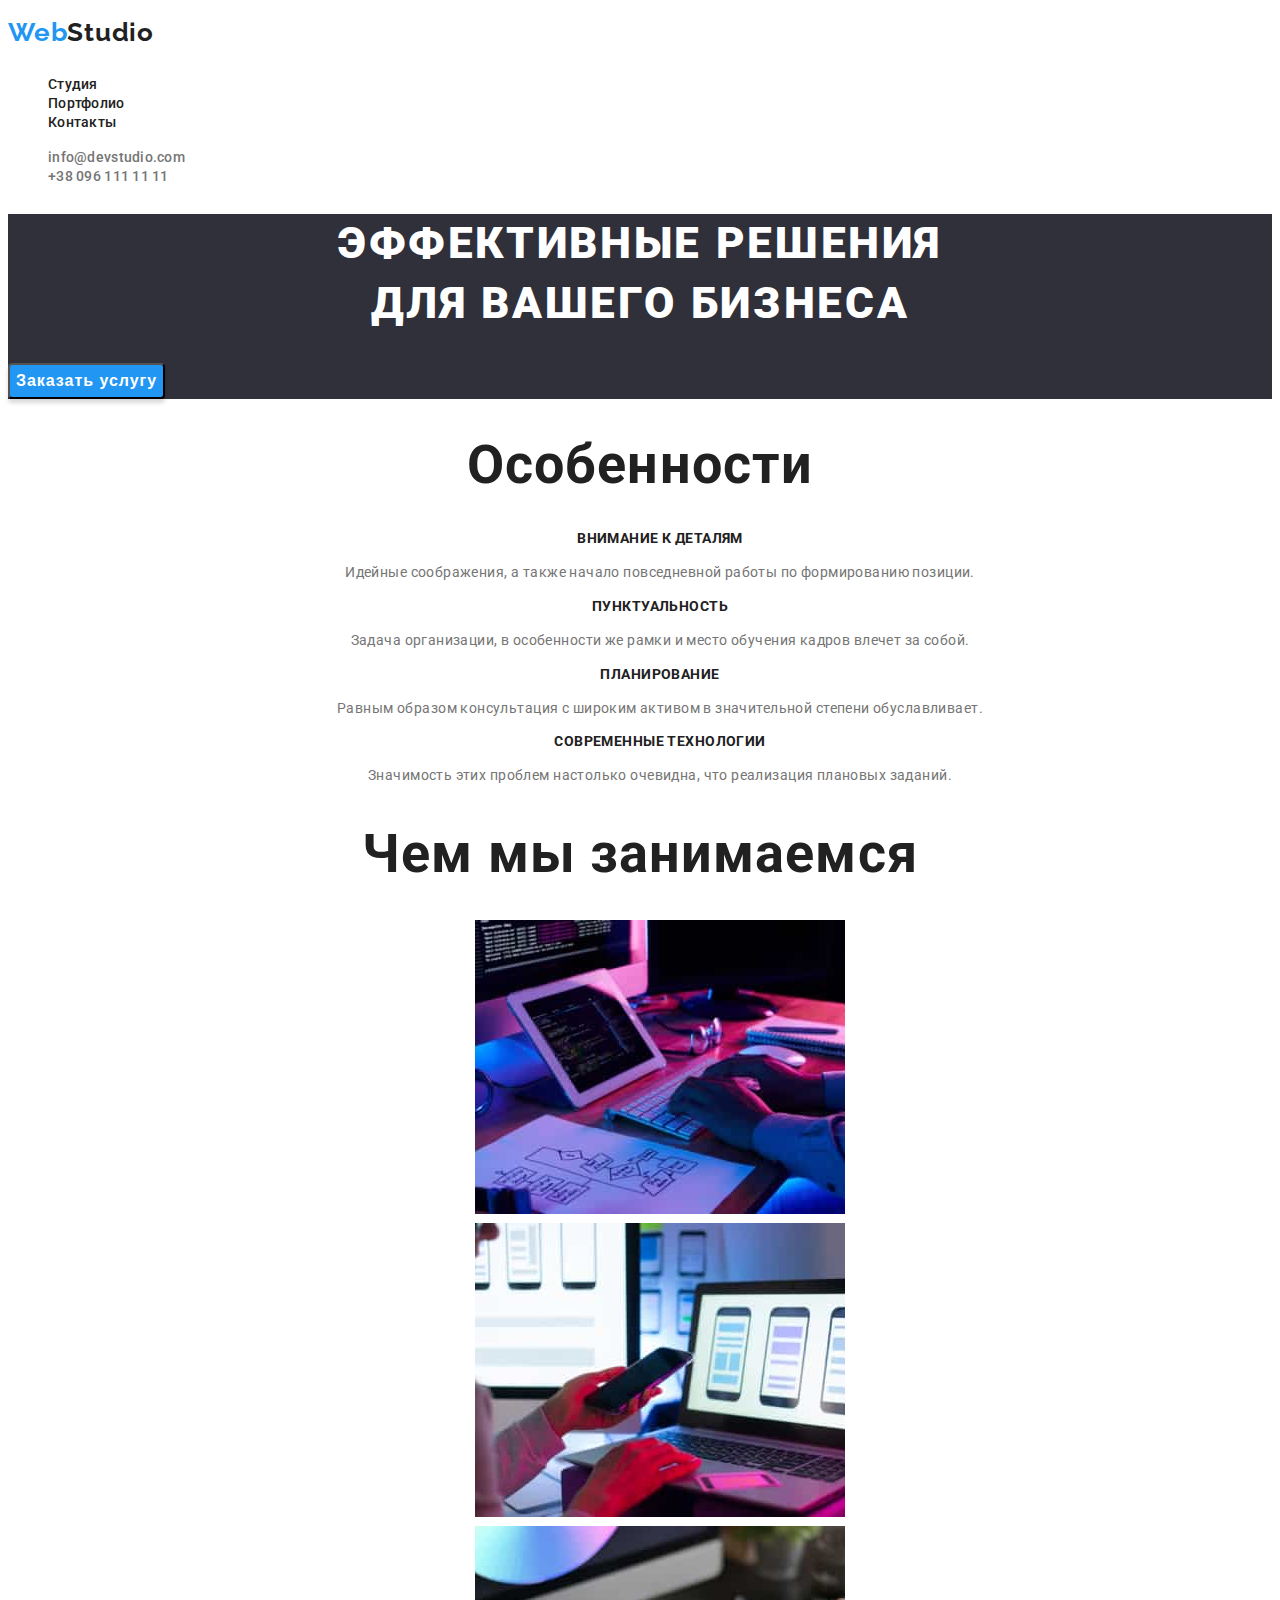
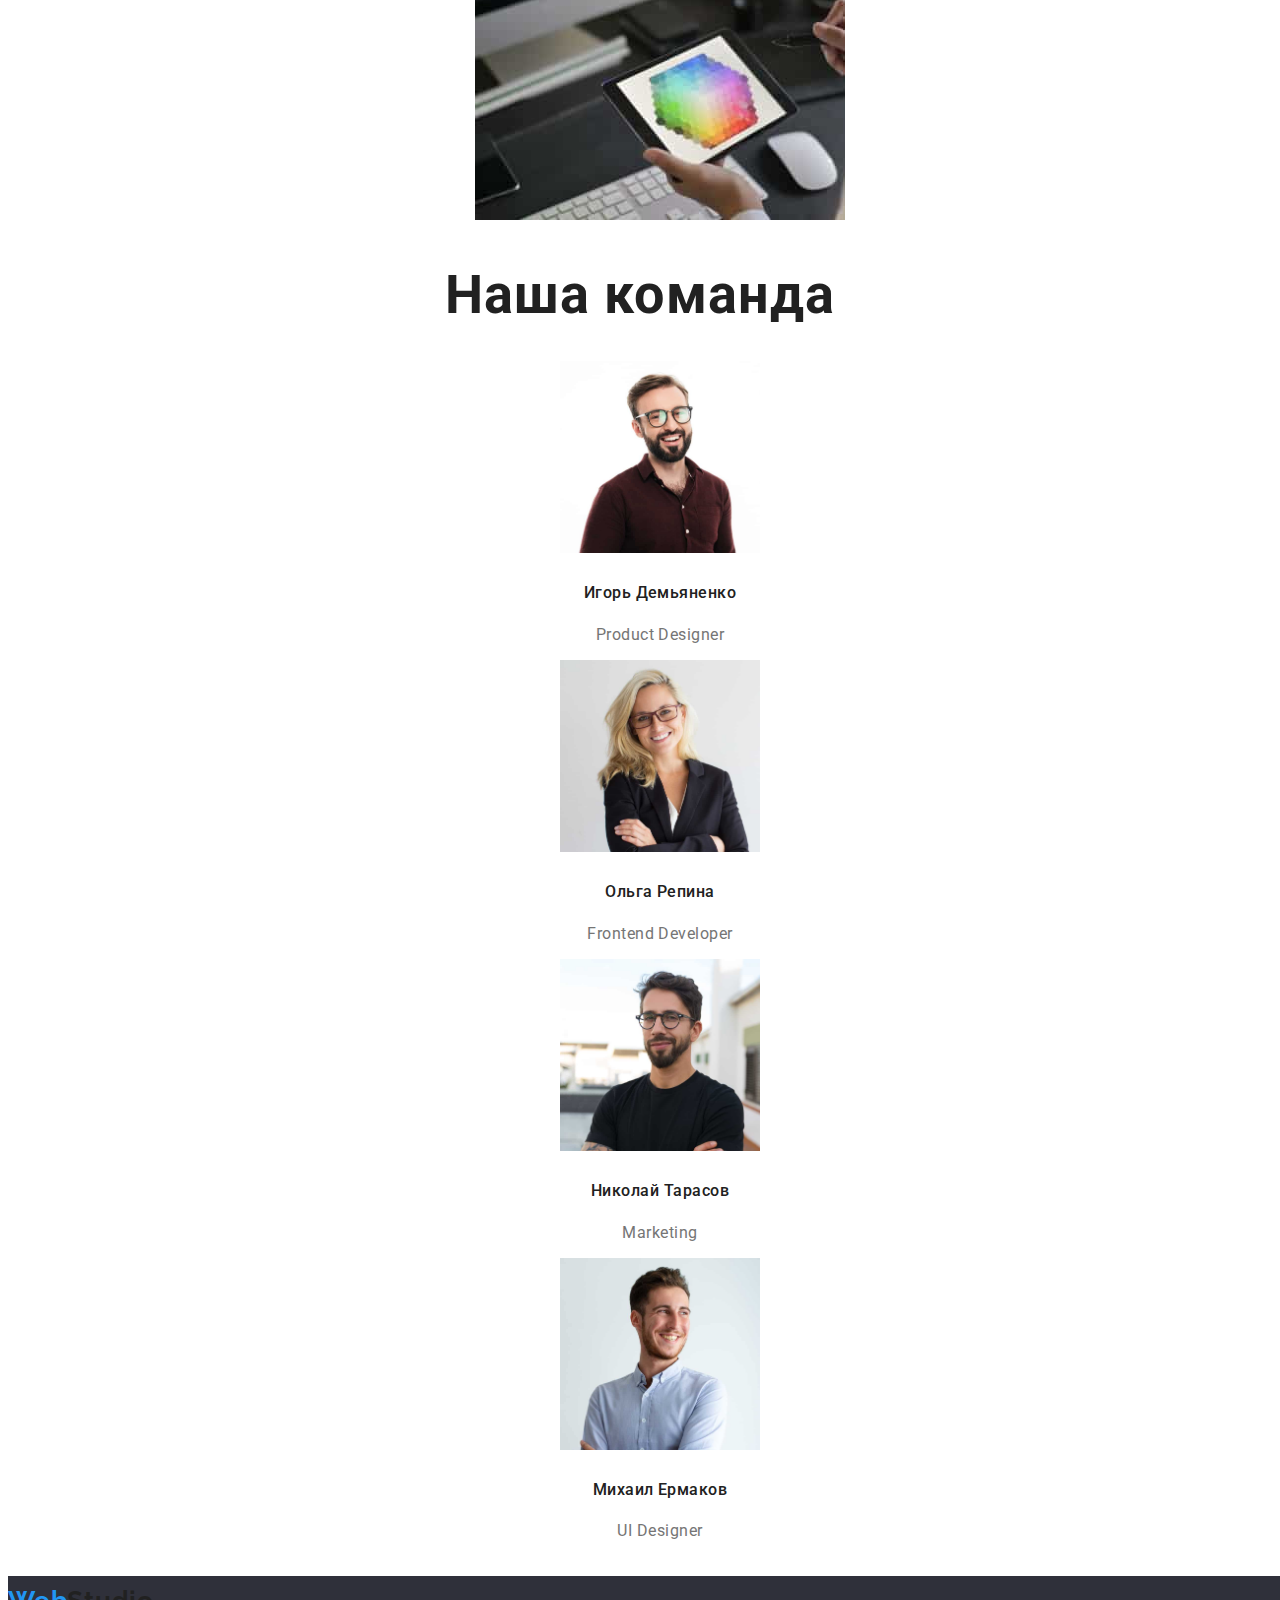
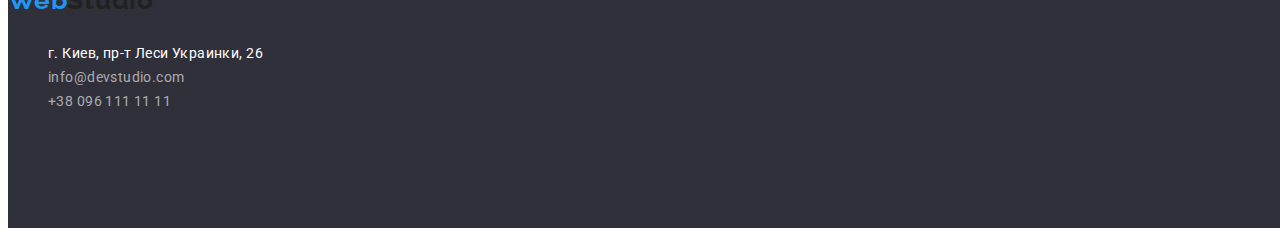
==== index.html @ b44f56f1 "скопировал данные 2го дз" ====
<!DOCTYPE html>
<html lang="ru">
<head>
    <meta charset="UTF-8">
    <meta http-equiv="X-UA-Compatible" content="IE=edge">
    <title>MainPage</title>
    <link href="https://fonts.googleapis.com/css2?family=Raleway:wght@700&family=Roboto:wght@400;500;700;900&display=swap"
        rel="stylesheet">
<link rel="stylesheet" href="./css/styles.css">
</head>
<body>
        <header class="header">
            <nav class="header-navigation">
                <a href="./index.html" class="header-logo"> <span class="web"> Web</span>Studio</a>        
                    <ul class="header-list list">
                        <li class="header-item"><a href="" class="header-link link">Студия</a></li>
                        <li class="header-item"><a href="./portfolio.html" class="header-link link">Портфолио</a></li>
                        <li class="header-item"><a href="" class="header-link link">Контакты</a></li>
                    </ul>
                
                    <ul class="header-contacts list">
                        <li class="header-mail"><a href="mailto:info@devstudio.com" class="contacts-link link">info@devstudio.com</a></li>
                        <li class="header-tel"><a href="tel:+380961111111" class="contacts-link link">+38 096 111 11 11</a></li>
                    </ul>
            </nav>
        </header>  

<!-- hero -->
    <section class="hero">
        <h1 class="hero-title">Эффективные решения <br> для вашего бизнеса</h1>
        <button class="hero-button btn"   type="button">Заказать услугу</button>
    </section>
<!-- особенности -->
     <section class="section"> 
         <h2 class="section-title">Особенности</h2>
         <ul class="list">
             <li>
                 <h3 class="features">Внимание к деталям</h3>
                 <p class="features-text">Идейные соображения, а также начало повседневной работы по формированию позиции.</p>
             </li>
             <li>
                 <h3 class="features">Пунктуальность</h3>
                 <p class="features-text">Задача организации, в особенности же рамки и место обучения кадров влечет за собой.</p>
             </li>
             <li>
                 <h3 class="features">Планирование</h3>
                 <p class="features-text">Равным образом консультация с широким активом в значительной степени обуславливает.</p>
             </li>
             <li>
                 <h3 class="features">Современные технологии</h3>
                 <p class="features-text">Значимость этих проблем настолько очевидна, что реализация плановых заданий.</p>   
             </li>
         </ul>
     </section>  
<!--чем мы занимаемся-->
     <section class="section">
         <h2 class="section-title">Чем мы занимаемся</h2>
         <ul class="list">
             <li>
                 <img src="./img/box1.jpg" alt="программирует" width="370">
             </li>
             <li>
                 <img src="./img/box2.jpg" alt="выбирает дизайн" width="370">
             </li>
             <li>  
                 <img src="./img/box3.jpg" alt="выбирает цвет дизайна" width="370">
             </li>
         </ul>
     </section>
<!-- наша команда -->
     <section class="section">
         <h2 class="section-title">Наша команда</h2>
         <ul class="list">
             <li class="link">
                 <img src="./img/img.jpg" alt="Игорь Демьяненко" width="200" >  
                 <h3 class="team-title">Игорь Демьяненко</h3>
                 <p class="team-title-text">Product Designer</p>
             </li>
             <li class="link">
                 <img src="./img/img(1).jpg" alt="Ольга Репина" width="200" >
                <h3 class="team-title">Ольга Репина</h3>
                <p class="team-title-text">Frontend Developer</p>
             </li>
             <li class="link">
                 <img src="./img/img(3).jpg" alt="Николай Тарасов" width="200" >
                <h3 class="team-title">Николай Тарасов</h3>
                <p class="team-title-text">Marketing</p>
             </li>
             <li class="link">
                 <img src="./img/img(2).jpg" alt="Михаил Ермаков" width="200" >
                <h3 class="team-title">Михаил Ермаков</h3>
                <p class="team-title-text">UI Designer</p>
             </li>
         </ul>
     </section>
<!-- футер -->
     <footer class="contacts">
        <a href="./index.html" class="header-logo"> <span class="web"> Web</span>Studio</a>
        <address>
            <ul class="list">
                <li><a href="https://goo.gl/maps/BZMUuMHQZKigxvKQ9" class="link contacts-adress">г. Киев, пр-т Леси Украинки, 26</a></li>
                <li><a href="mailto:info@devstudio.com" class="link contacts-mail">info@devstudio.com</a></li>
                <li><a href="tel:+380961111111" class="link contacts-tel">+38 096 111 11 11</a></li>
            </ul>
        </address>
     </footer>
</body>
</html>
---- css/styles.css ----
:root {
  --main-text-color: #757575;
  --title-text-color: #212121;
  --accent-color: #2196f3;
}

body {
  background-color: #ffffff;
  color: #212121;
  font-family: Roboto, sans-serif;
}

.section {
  font-weight: bold;
  font-size: 36px;
  line-height: 42px;
  text-align: center;
  letter-spacing: 0.03em;
  color: var(--title-text-color);
}

/* header */
.header-logo {
  font-family: Raleway;
  font-style: normal;
  font-weight: bold;
  font-size: 26px;
  line-height: 1.91;
  letter-spacing: 0.03em;
  color: var(--title-text-color);
  text-decoration: none;
}

.web {
  font-family: Raleway;
  font-style: normal;
  font-weight: bold;
  font-size: 26px;
  line-height: 1.91;
  letter-spacing: 0.03em;
  color: var(--accent-color);
  text-decoration: none;
}

.list {
  list-style-type: none;
}

.link {
  text-decoration: none;
}

.header-link {
  font-weight: 500;
  font-size: 14px;
  line-height: 1.14;
  letter-spacing: 0.02em;
  color: var(--title-text-color);
}
.header-link:hover,
.header-link:focus {
  color: var(--accent-color);
}

.contacts-link {
  font-weight: 500;
  font-size: 14px;
  line-height: 1.14;
  letter-spacing: 0.02em;
  color: var(--main-text-color);
}
.contacts-link:hover,
.contacts-link:focus {
  color: var(--accent-color);
}

/* hero */
.hero {
  background-color: #2f303a;
}
.hero-title {
  font-weight: 900;
  font-size: 44px;
  line-height: 1.36;
  text-align: center;
  letter-spacing: 0.06em;
  text-transform: uppercase;
  color: #ffffff;
}

.hero-button {
  background: #2196f3;
  box-shadow: 0px 4px 4px rgba(0, 0, 0, 0.15);
  border-radius: 4px;
  color: #ffffff;
  font-weight: bold;
  font-size: 16px;
  line-height: 1.87;
  display: flex;
  align-items: center;
  text-align: center;
  letter-spacing: 0.06em;
}

.btn {
  background: #2196f3;
  box-shadow: 0px 4px 4px rgba(0, 0, 0, 0.15);
  border-radius: 4px;
}

/* особенности */

.features {
  font-weight: bold;
  font-size: 14px;
  line-height: 1.14;
  letter-spacing: 0.03em;
  color: var(--title-text-color);
  text-transform: uppercase;
}

.features-text {
  font-weight: normal;
  font-size: 14px;
  line-height: 1.71;
  letter-spacing: 0.03em;
  color: var(--main-text-color);
}

/* наша команда */

.team-title {
  font-weight: 500;
  font-size: 16px;
  line-height: 1.9;
  text-align: center;
  letter-spacing: 0.03em;
  color: var(--title-text-color);
}

.team-title-text {
  font-weight: normal;
  font-size: 16px;
  line-height: 19px;
  text-align: center;
  letter-spacing: 0.03em;
  color: var(--main-text-color);
}
/* футер */

.contacts {
  width: 1600px;
  height: 252px;
  left: 0px;
  top: 2097px;
  background: #2f303a;
}

.contacts-adress {
  font-size: 14px;
  line-height: 1.71;
  letter-spacing: 0.03em;
  color: #ffffff;
  font-style: normal;
}

.contacts-mail,
.contacts-tel {
  font-size: 14px;
  line-height: 1.71;
  letter-spacing: 0.03em;
  color: rgba(255, 255, 255, 0.6);
  font-style: normal;
}

/* фильтры */
.filtr-button {
  background: #f5f4fa;
  border-radius: 4px;
  font-weight: 500;
  font-size: 16px;
  line-height: 1.62;
  text-align: center;
  letter-spacing: 0.03em;
  color: var(--title-text-color);
}

.filtr-button:hover {
  background: #2196f3;
  box-shadow: 0px 4px 4px rgba(0, 0, 0, 0.15);
  border-radius: 4px;
  color: #ffffff;
  font-weight: 500;
  font-size: 16px;
  line-height: 1.62;
  text-align: center;
  letter-spacing: 0.03em;
}

/* портфолио */
.example-title {
  font-weight: bold;
  font-size: 18px;
  line-height: 2;
  letter-spacing: 0.06em;
  color: var(--title-text-color);
}

.example-title-text {
  font-size: 16px;
  line-height: 1.87;
  letter-spacing: 0.03em;
  color: var(--main-text-color);
}
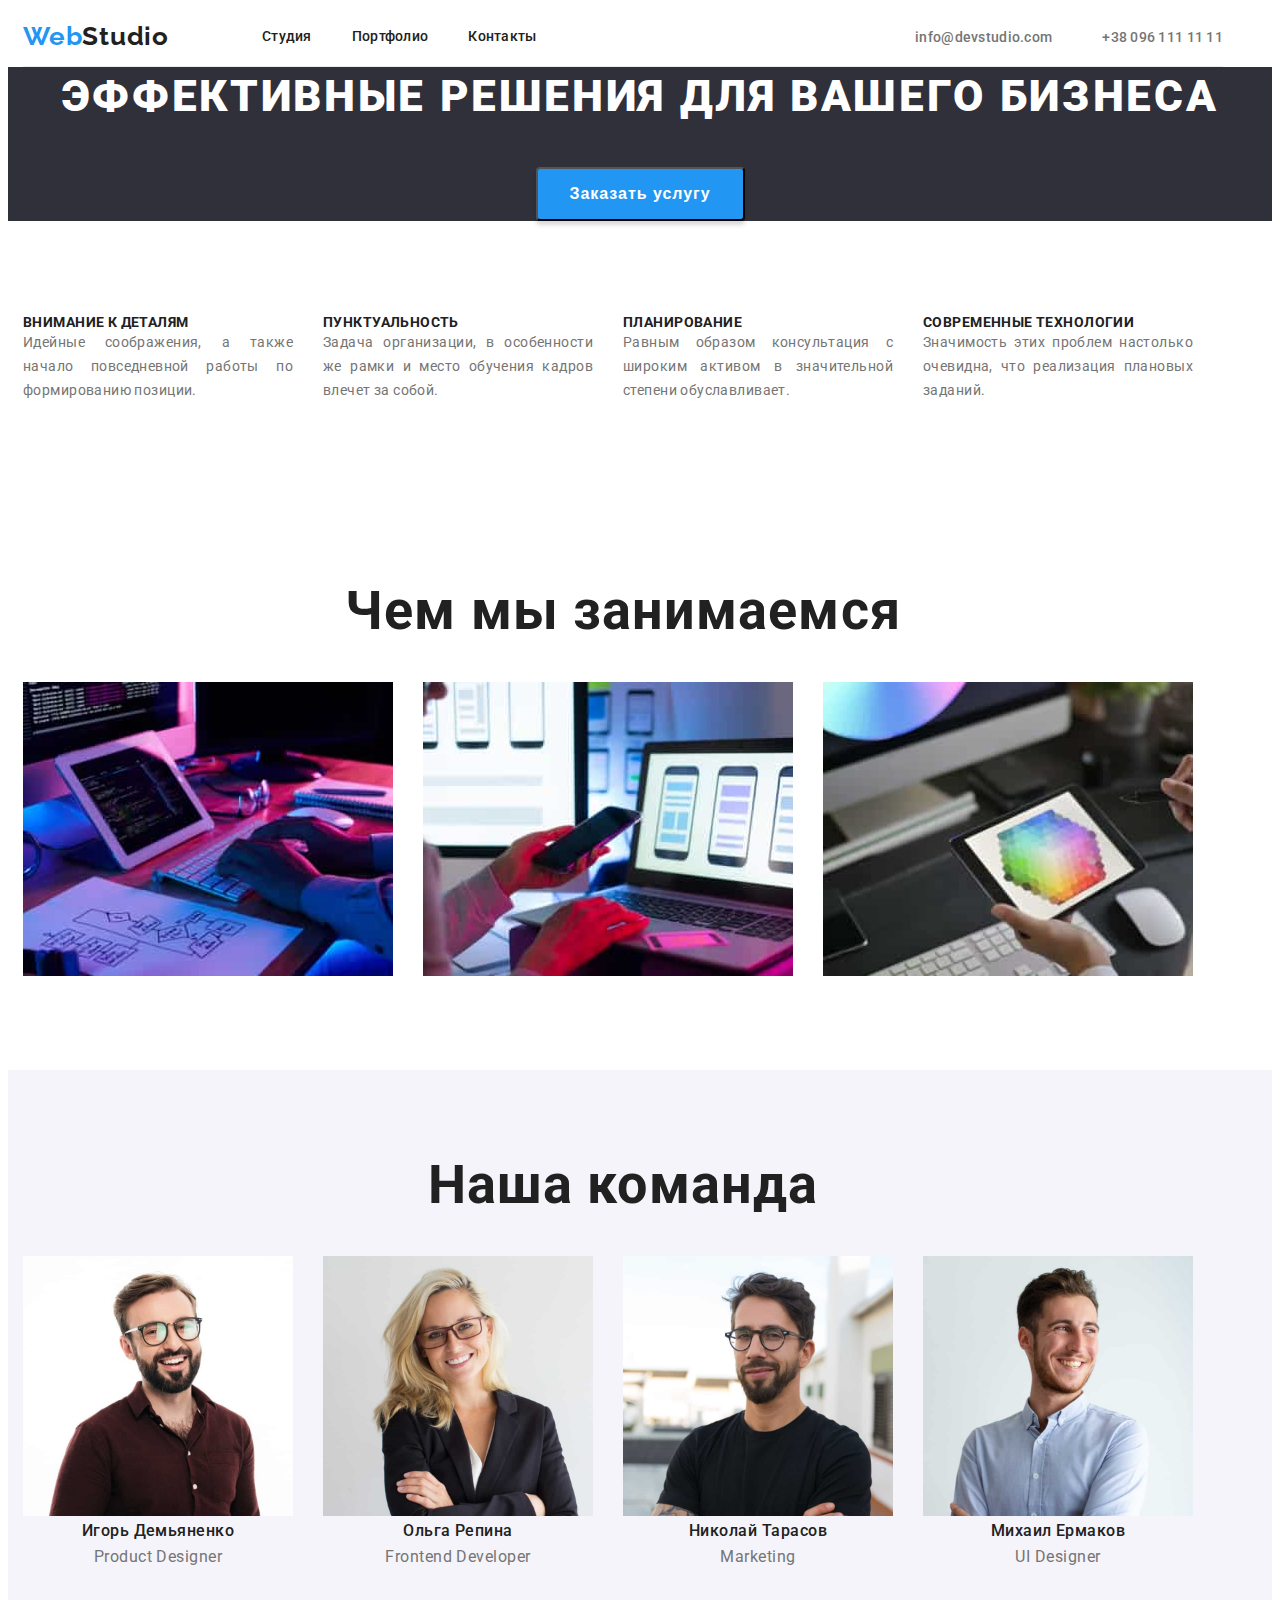
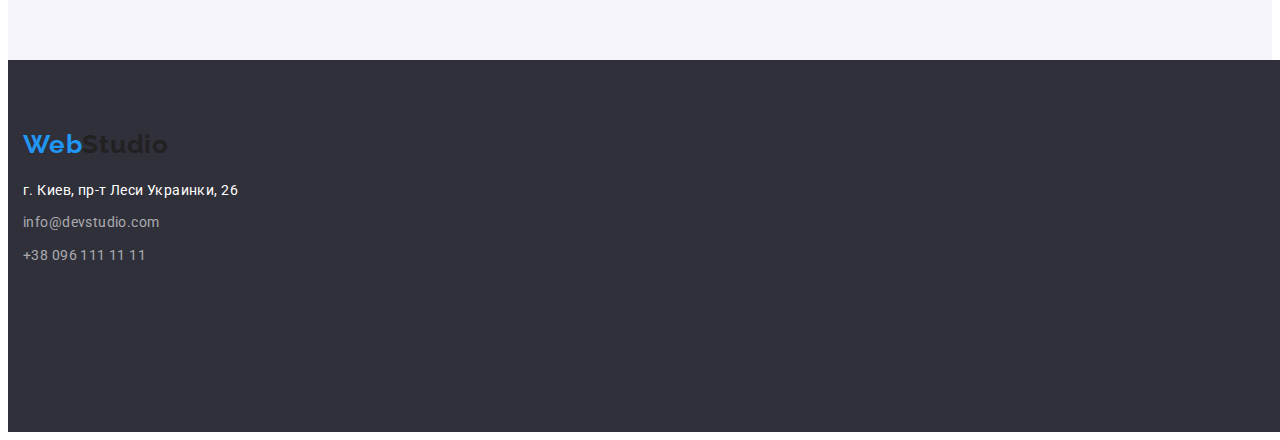
==== commit 66b63286: "оформление главной+портфолио" ====
--- a/index.html
+++ b/index.html
@@ -5,104 +5,114 @@
     <meta http-equiv="X-UA-Compatible" content="IE=edge">
     <title>MainPage</title>
     <link href="https://fonts.googleapis.com/css2?family=Raleway:wght@700&family=Roboto:wght@400;500;700;900&display=swap"
-        rel="stylesheet">
+        rel="stylesheet"> 
+    <link rel="stylesheet" href="https://cdnjs.cloudflare.com/ajax/libs/modern-normalize/1.1.0/modern-normalize.min.css" integrity="sha512-wpPYUAdjBVSE4KJnH1VR1HeZfpl1ub8YT/NKx4PuQ5NmX2tKuGu6U/JRp5y+Y8XG2tV+wKQpNHVUX03MfMFn9Q==" crossorigin="anonymous" referrerpolicy="no-referrer" />
 <link rel="stylesheet" href="./css/styles.css">
 </head>
 <body>
-        <header class="header">
-            <nav class="header-navigation">
-                <a href="./index.html" class="header-logo"> <span class="web"> Web</span>Studio</a>        
-                    <ul class="header-list list">
-                        <li class="header-item"><a href="" class="header-link link">Студия</a></li>
-                        <li class="header-item"><a href="./portfolio.html" class="header-link link">Портфолио</a></li>
-                        <li class="header-item"><a href="" class="header-link link">Контакты</a></li>
-                    </ul>
-                
-                    <ul class="header-contacts list">
-                        <li class="header-mail"><a href="mailto:info@devstudio.com" class="contacts-link link">info@devstudio.com</a></li>
-                        <li class="header-tel"><a href="tel:+380961111111" class="contacts-link link">+38 096 111 11 11</a></li>
-                    </ul>
-            </nav>
-        </header>  
-
+<!--header-->
+<div class="container">   
+     <header class="header">
+        <nav class=" header-navigation">
+            <a href="./index.html" class="header-logo"> <span class="web"> Web</span>Studio</a>        
+                <ul class="header-list list">
+                    <li class="header-item"><a href="" class="header-link link">Студия</a></li>
+                    <li class="header-item"><a href="./portfolio.html" class="header-link link">Портфолио</a></li>
+                    <li class="header-item"><a href="" class="header-link link">Контакты</a></li>
+                </ul>
+            
+                <ul class="header-contacts list">
+                    <li class="header-item"><a href="mailto:info@devstudio.com" class="contacts-link link">info@devstudio.com</a></li>
+                    <li class="header-item"><a href="tel:+380961111111" class="contacts-link link">+38 096 111 11 11</a></li>
+                </ul>
+        </nav>
+    </header> </div>
 <!-- hero -->
     <section class="hero">
-        <h1 class="hero-title">Эффективные решения <br> для вашего бизнеса</h1>
+        <h1 class="hero-title">Эффективные решения для вашего бизнеса</h1>
         <button class="hero-button btn"   type="button">Заказать услугу</button>
     </section>
 <!-- особенности -->
      <section class="section"> 
-         <h2 class="section-title">Особенности</h2>
-         <ul class="list">
-             <li>
-                 <h3 class="features">Внимание к деталям</h3>
-                 <p class="features-text">Идейные соображения, а также начало повседневной работы по формированию позиции.</p>
-             </li>
-             <li>
-                 <h3 class="features">Пунктуальность</h3>
-                 <p class="features-text">Задача организации, в особенности же рамки и место обучения кадров влечет за собой.</p>
-             </li>
-             <li>
-                 <h3 class="features">Планирование</h3>
-                 <p class="features-text">Равным образом консультация с широким активом в значительной степени обуславливает.</p>
-             </li>
-             <li>
-                 <h3 class="features">Современные технологии</h3>
-                 <p class="features-text">Значимость этих проблем настолько очевидна, что реализация плановых заданий.</p>   
-             </li>
-         </ul>
+         <div class="container">        
+            <h2 class="section-title visually-hidden">Особенности</h2>
+                <ul class="feature-list list">
+                    <li class="item">
+                        <h3 class="features">Внимание к деталям</h3>
+                        <p class="features-text">Идейные соображения, а также начало повседневной работы по формированию позиции.</p>
+                    </li>
+                    <li class="item">
+                        <h3 class="features">Пунктуальность</h3>
+                        <p class="features-text">Задача организации, в особенности же рамки и место обучения кадров влечет за собой.</p>
+                    </li>
+                    <li class="item">
+                        <h3 class="features">Планирование</h3>
+                        <p class="features-text">Равным образом консультация с широким активом в значительной степени обуславливает.</p>
+                    </li>
+                    <li class="item">
+                        <h3 class="features">Современные технологии</h3>
+                        <p class="features-text">Значимость этих проблем настолько очевидна, что реализация плановых заданий.</p>   
+                    </li>
+                </ul>
+        </div>
      </section>  
 <!--чем мы занимаемся-->
      <section class="section">
-         <h2 class="section-title">Чем мы занимаемся</h2>
-         <ul class="list">
-             <li>
-                 <img src="./img/box1.jpg" alt="программирует" width="370">
-             </li>
-             <li>
-                 <img src="./img/box2.jpg" alt="выбирает дизайн" width="370">
-             </li>
-             <li>  
-                 <img src="./img/box3.jpg" alt="выбирает цвет дизайна" width="370">
-             </li>
-         </ul>
+        <div class="container">         
+            <h2 class="section-title">Чем мы занимаемся</h2>
+                <ul class="duty-list list">
+                    <li class="item">
+                        <img src="./img/box1.jpg" alt="программирует" width="370">
+                    </li>
+                    <li class="item">
+                        <img src="./img/box2.jpg" alt="выбирает дизайн" width="370">
+                    </li>
+                    <li class="item">  
+                        <img src="./img/box3.jpg" alt="выбирает цвет дизайна" width="370">
+                    </li>
+                </ul>
+        </div>
      </section>
 <!-- наша команда -->
-     <section class="section">
-         <h2 class="section-title">Наша команда</h2>
-         <ul class="list">
-             <li class="link">
-                 <img src="./img/img.jpg" alt="Игорь Демьяненко" width="200" >  
-                 <h3 class="team-title">Игорь Демьяненко</h3>
-                 <p class="team-title-text">Product Designer</p>
-             </li>
-             <li class="link">
-                 <img src="./img/img(1).jpg" alt="Ольга Репина" width="200" >
-                <h3 class="team-title">Ольга Репина</h3>
-                <p class="team-title-text">Frontend Developer</p>
-             </li>
-             <li class="link">
-                 <img src="./img/img(3).jpg" alt="Николай Тарасов" width="200" >
-                <h3 class="team-title">Николай Тарасов</h3>
-                <p class="team-title-text">Marketing</p>
-             </li>
-             <li class="link">
-                 <img src="./img/img(2).jpg" alt="Михаил Ермаков" width="200" >
-                <h3 class="team-title">Михаил Ермаков</h3>
-                <p class="team-title-text">UI Designer</p>
-             </li>
-         </ul>
+     <section class="section section-grey">
+         <div class="container">
+            <h2 class="section-title">Наша команда</h2>
+                <ul class="team-list list">
+                    <li class="link">
+                        <img src="./img/img.jpg" alt="Игорь Демьяненко" width="270" >  
+                        <h3 class="team-title">Игорь Демьяненко</h3>
+                        <p class="team-title-text">Product Designer</p>
+                    </li>
+                    <li class="link">
+                        <img src="./img/img(1).jpg" alt="Ольга Репина" width="270" >
+                        <h3 class="team-title">Ольга Репина</h3>
+                        <p class="team-title-text">Frontend Developer</p>
+                    </li>
+                    <li class="link">
+                        <img src="./img/img(3).jpg" alt="Николай Тарасов" width="270" >
+                        <h3 class="team-title">Николай Тарасов</h3>
+                        <p class="team-title-text">Marketing</p>
+                    </li>
+                    <li class="link">
+                        <img src="./img/img(2).jpg" alt="Михаил Ермаков" width="270" >
+                        <h3 class="team-title">Михаил Ермаков</h3>
+                        <p class="team-title-text">UI Designer</p>
+                    </li>
+                </ul>
+         </div>
      </section>
 <!-- футер -->
-     <footer class="contacts">
-        <a href="./index.html" class="header-logo"> <span class="web"> Web</span>Studio</a>
-        <address>
-            <ul class="list">
-                <li><a href="https://goo.gl/maps/BZMUuMHQZKigxvKQ9" class="link contacts-adress">г. Киев, пр-т Леси Украинки, 26</a></li>
-                <li><a href="mailto:info@devstudio.com" class="link contacts-mail">info@devstudio.com</a></li>
-                <li><a href="tel:+380961111111" class="link contacts-tel">+38 096 111 11 11</a></li>
-            </ul>
-        </address>
-     </footer>
+    <footer class="contacts">
+        <div class="container">        
+            <a href="./index.html" class="header-logo"> <span class="web"> Web</span>Studio</a>
+            <address>
+                <ul class="contacts-list list">
+                    <li class="item"><a href="https://goo.gl/maps/BZMUuMHQZKigxvKQ9" class="link contacts-adress">г. Киев, пр-т Леси Украинки, 26</a></li>
+                    <li class="item"><a href="mailto:info@devstudio.com" class="link contacts-mail">info@devstudio.com</a></li>
+                    <li class="item"><a href="tel:+380961111111" class="link contacts-tel">+38 096 111 11 11</a></li>
+                </ul>
+            </address>
+        </div>
+    </footer>
 </body>
 </html>--- a/css/styles.css
+++ b/css/styles.css
@@ -10,16 +10,55 @@
   font-family: Roboto, sans-serif;
 }
 
+/* утилиты */
+
+p, h1, h2, h3, h4, h5, h6 {
+  margin-top: 0;
+  margin-bottom: 0;
+}
+
+ul {
+  margin-top: 0;
+  margin-bottom: 0;
+  padding-left: 0;
+}
+
+.list {
+  margin: 0;
+  padding: 0;
+  list-style: none;
+}
+
 .section {
   font-weight: bold;
   font-size: 36px;
   line-height: 42px;
-  text-align: center;
-  letter-spacing: 0.03em;
-  color: var(--title-text-color);
+  letter-spacing: 0.03em;
+  color: var(--title-text-color);
+  padding-top: 94px;
+  padding-bottom: 94px;
+}
+.section:last-child {
+  background-color: #F5F4FA;
+}
+
+.container {
+  width: 1200px;
+  padding-left: 15px;
+  padding-right: 15px;
+}
+
+
+img {
+  display: block;
 }
 
 /* header */
+
+.header {
+  border-bottom: 1px solid #ECECEC;
+}
+
 .header-logo {
   font-family: Raleway;
   font-style: normal;
@@ -31,6 +70,38 @@
   text-decoration: none;
 }
 
+.header-list {
+  display: flex;
+  margin-left: 93px;
+  } 
+
+.header-list .header-item {
+  margin-right: 40px;
+}
+
+.header-navigation {
+  display: flex;
+  align-items: center;
+}
+
+
+
+.header-list .header-item:last-child {
+  margin-right: 0px;
+}
+
+.header-list .header-link {
+  display: block;
+  padding-top: 21px;
+  padding-bottom: 21px;
+  
+  font-weight: 500;
+  font-size: 14px;
+  line-height: 1.14;
+  letter-spacing: 0.02em;
+  color: var(--title-text-color);
+}
+
 .web {
   font-family: Raleway;
   font-style: normal;
@@ -42,9 +113,7 @@
   text-decoration: none;
 }
 
-.list {
-  list-style-type: none;
-}
+
 
 .link {
   text-decoration: none;
@@ -62,6 +131,22 @@
   color: var(--accent-color);
 }
 
+/* контакты */
+
+.header-contacts {
+  display: flex;
+  margin-left: auto;
+}
+
+.header-contacts .header-item:last-child {
+  margin-left: 50px;
+}
+
+.header-contacts .header-item {
+display: block;
+}
+
+
 .contacts-link {
   font-weight: 500;
   font-size: 14px;
@@ -76,16 +161,20 @@
 
 /* hero */
 .hero {
-  background-color: #2f303a;
-}
+  background-color: #2f303a;  
+  text-align: center;
+  flex-grow: 1;  
+}
+
 .hero-title {
   font-weight: 900;
   font-size: 44px;
   line-height: 1.36;
-  text-align: center;
   letter-spacing: 0.06em;
   text-transform: uppercase;
   color: #ffffff;
+  margin-bottom: 40px;
+  text-align: center;
 }
 
 .hero-button {
@@ -96,19 +185,28 @@
   font-weight: bold;
   font-size: 16px;
   line-height: 1.87;
-  display: flex;
-  align-items: center;
   text-align: center;
   letter-spacing: 0.06em;
+
 }
 
 .btn {
   background: #2196f3;
-  box-shadow: 0px 4px 4px rgba(0, 0, 0, 0.15);
   border-radius: 4px;
+  padding: 10px 32px;
 }
 
 /* особенности */
+.visually-hidden {
+  position: absolute;
+  width: 1px;
+  height: 1px;
+  margin: -1px;
+  padding: 0;
+  overflow: hidden;
+  border: 0;
+  clip: rect(0 0 0 0);
+}
 
 .features {
   font-weight: bold;
@@ -117,17 +215,61 @@
   letter-spacing: 0.03em;
   color: var(--title-text-color);
   text-transform: uppercase;
+  text-align: justify;
+}
+
+.feature-list {
+  display: flex;
+  flex-wrap:wrap;
+}
+
+.feature-list .item {
+  width: 270px;
+}
+
+.feature-list .item:not(:last-child) {
+  margin-right: 30px;
 }
 
 .features-text {
+  width: 270px;
   font-weight: normal;
   font-size: 14px;
   line-height: 1.71;
   letter-spacing: 0.03em;
   color: var(--main-text-color);
-}
+  text-align: justify;
+}
+
+
+
+
+/* чем мы занимаемся */
+
+.duty-list {
+  display: flex;
+  flex-wrap: wrap;
+}
+
+.section-title {
+  margin-bottom: 50px;
+  text-align: center;
+}
+
+.duty-list .item {
+  display: block;  
+  flex-direction: row;
+}
+.duty-list .item:not(:last-child) {
+  margin-right: 30px;
+}
+
 
 /* наша команда */
+.section-grey {
+  background-color: #F5F4FA;
+}
+
 
 .team-title {
   font-weight: 500;
@@ -146,14 +288,48 @@
   letter-spacing: 0.03em;
   color: var(--main-text-color);
 }
+
+.team-list {
+  display: flex;
+  flex-wrap: wrap;
+}
+.team-list .link {
+  display: block;  
+  flex-direction: row;
+  
+}
+.team-list .link:not(:last-child) {
+  margin-right: 30px;
+}
+
+
 /* футер */
 
+.header-logo {
+margin: 0;
+padding: 0;
+}
+
+
 .contacts {
+  display: block;
   width: 1600px;
   height: 252px;
   left: 0px;
   top: 2097px;
   background: #2f303a;
+  padding-top: 60px;
+  padding-bottom: 60px;
+ 
+}
+
+.contacts-list .item:not(:last-child) {
+margin-bottom: 9px;
+padding: 0px;
+}
+
+.container .contacts-list {
+  margin-top: 9px;
 }
 
 .contacts-adress {
@@ -173,7 +349,22 @@
   font-style: normal;
 }
 
+/* ПОРТФОЛИО */
+
+
 /* фильтры */
+.filtr-list {
+  display:flex; 
+  align-items: center;
+  justify-content: center;
+  margin-bottom: 50px;
+}
+
+.filtr-list .filtr-item:not(:last-child) {
+  margin-right: 8px;
+}
+
+
 .filtr-button {
   background: #f5f4fa;
   border-radius: 4px;
@@ -197,18 +388,40 @@
   letter-spacing: 0.03em;
 }
 
-/* портфолио */
+
+
+/* примеры */
 .example-title {
   font-weight: bold;
   font-size: 18px;
   line-height: 2;
   letter-spacing: 0.06em;
   color: var(--title-text-color);
+  padding: 20px 24px 0px 24px;
 }
 
 .example-title-text {
+  font-weight: normal;
   font-size: 16px;
   line-height: 1.87;
   letter-spacing: 0.03em;
   color: var(--main-text-color);
-}
+  padding: 4px 24px 20px 24px;
+}
+
+.example-container {
+  display: flex;
+  flex-wrap: wrap;
+}
+.example-item {
+  width: 370px;
+  margin-right: 30px;
+  margin-bottom: 30px;
+  border: 1px solid #E5E5E5;
+}
+.example-item:nth-child(3n) {
+  margin-right: 0;
+}
+.example-item:nth-last-child(-n + 3) {
+  margin-bottom: -30px ;
+}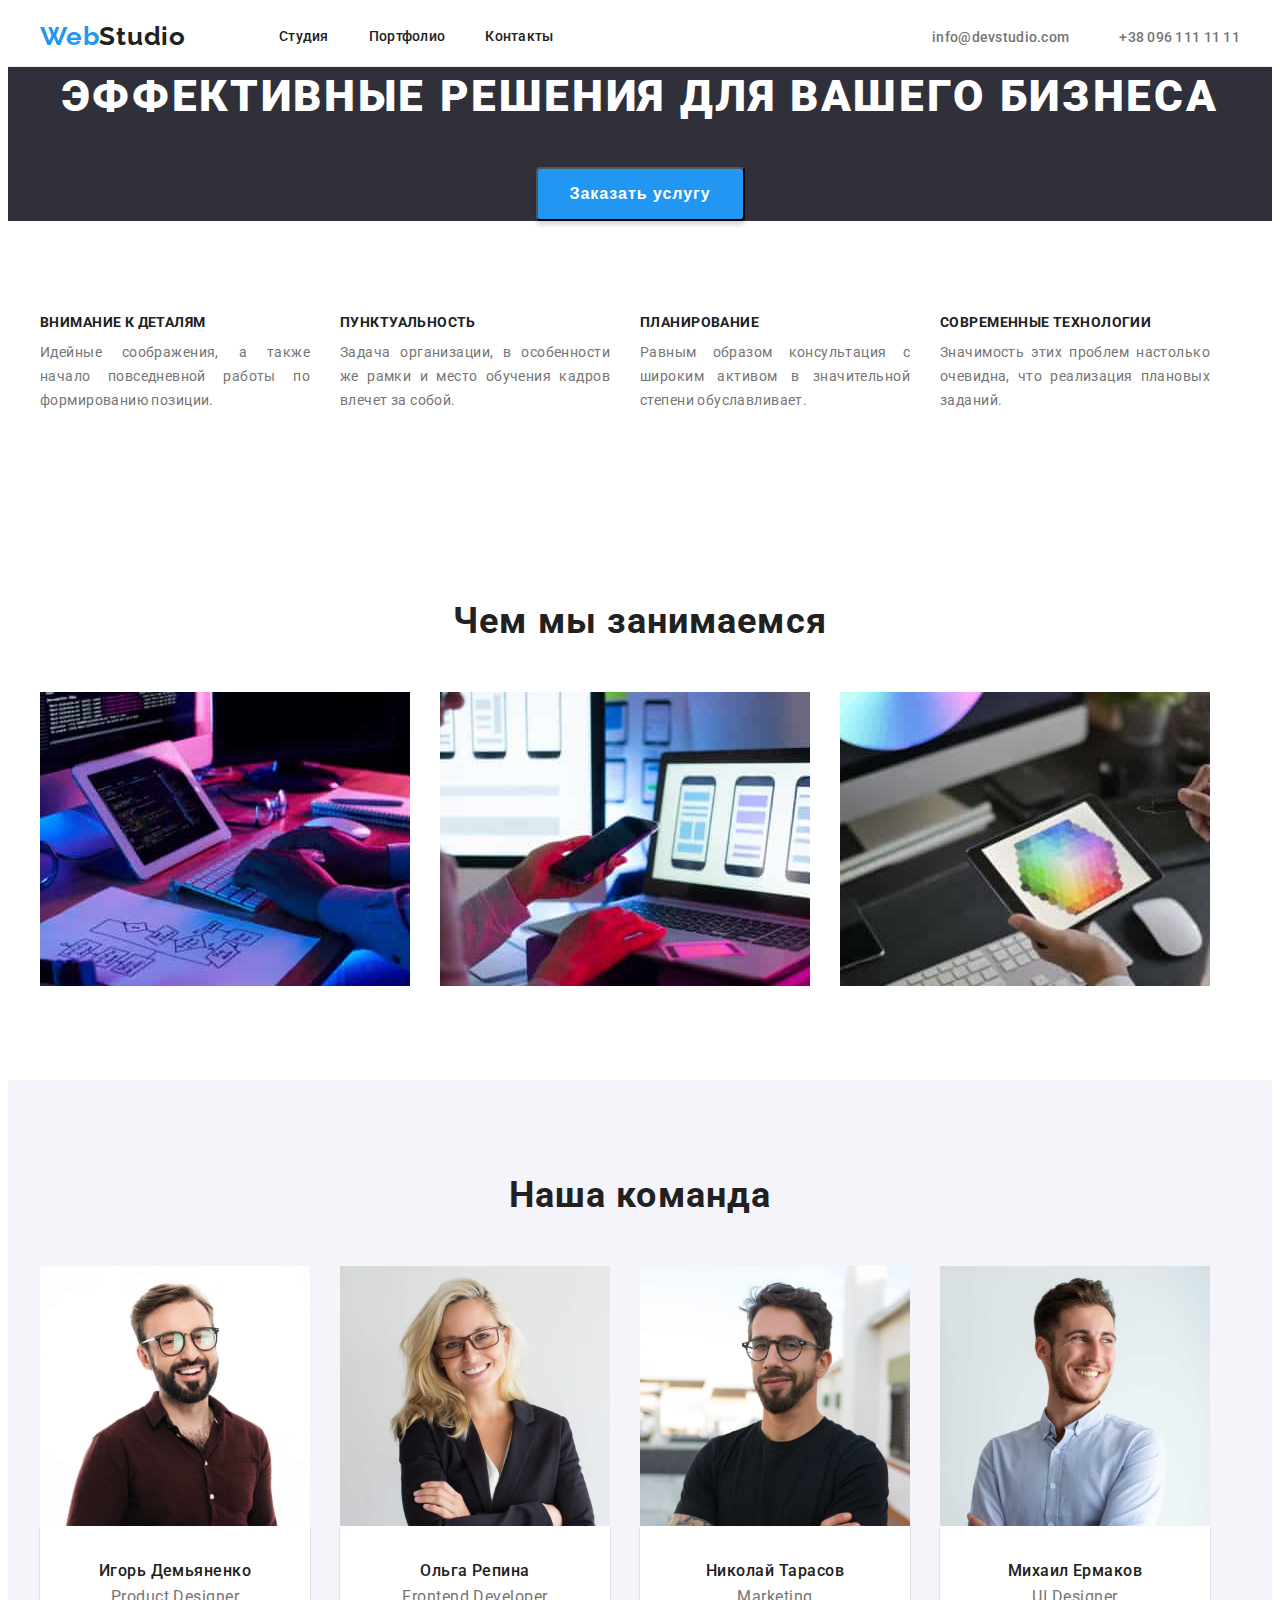
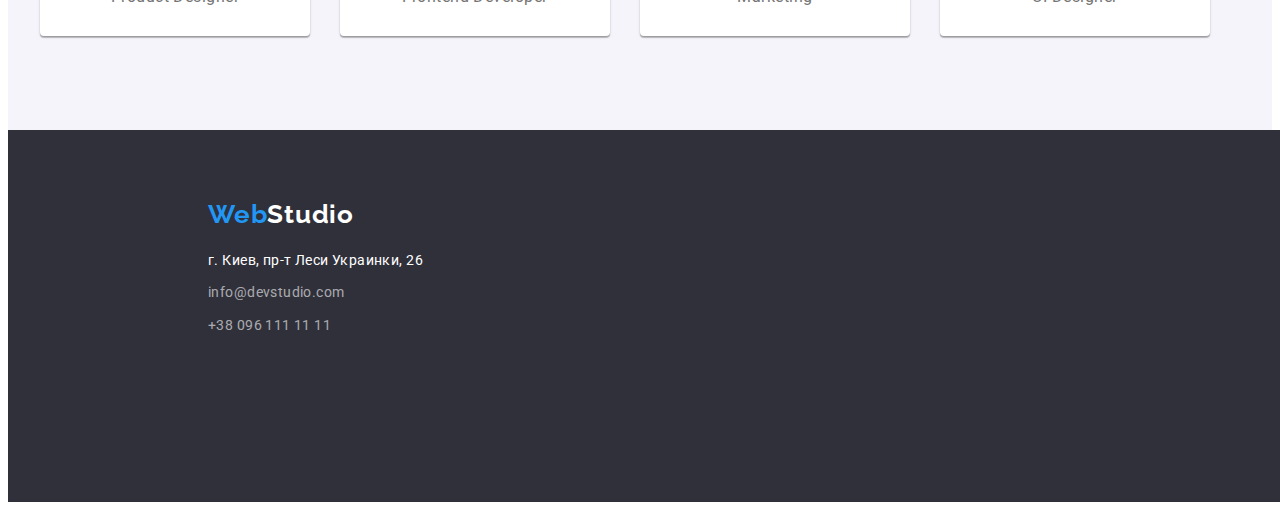
==== commit d2d710cb: "исправил замечания ментора" ====
--- a/index.html
+++ b/index.html
@@ -11,27 +11,29 @@
 </head>
 <body>
 <!--header-->
-<div class="container">   
-     <header class="header">
+ <header class="header">
+    <div class="container"> 
         <nav class=" header-navigation">
             <a href="./index.html" class="header-logo"> <span class="web"> Web</span>Studio</a>        
                 <ul class="header-list list">
-                    <li class="header-item"><a href="" class="header-link link">Студия</a></li>
+                    <li class="header-item"><a href="./index.html" class="header-link link">Студия</a></li>
                     <li class="header-item"><a href="./portfolio.html" class="header-link link">Портфолио</a></li>
                     <li class="header-item"><a href="" class="header-link link">Контакты</a></li>
                 </ul>
-            
                 <ul class="header-contacts list">
                     <li class="header-item"><a href="mailto:info@devstudio.com" class="contacts-link link">info@devstudio.com</a></li>
                     <li class="header-item"><a href="tel:+380961111111" class="contacts-link link">+38 096 111 11 11</a></li>
                 </ul>
         </nav>
-    </header> </div>
+    </div>
+</header> 
 <!-- hero -->
-    <section class="hero">
+<section class="hero">
+    <div class="container">
         <h1 class="hero-title">Эффективные решения для вашего бизнеса</h1>
         <button class="hero-button btn"   type="button">Заказать услугу</button>
-    </section>
+    </div>
+</section>
 <!-- особенности -->
      <section class="section"> 
          <div class="container">        
@@ -79,24 +81,32 @@
             <h2 class="section-title">Наша команда</h2>
                 <ul class="team-list list">
                     <li class="link">
-                        <img src="./img/img.jpg" alt="Игорь Демьяненко" width="270" >  
+                        <img src="./img/img.jpg" alt="Игор Демьяненко" width="270" >  
+                        <div class="team"> 
                         <h3 class="team-title">Игорь Демьяненко</h3>
                         <p class="team-title-text">Product Designer</p>
+                        </div> 
                     </li>
                     <li class="link">
                         <img src="./img/img(1).jpg" alt="Ольга Репина" width="270" >
+                        <div class="team">
                         <h3 class="team-title">Ольга Репина</h3>
                         <p class="team-title-text">Frontend Developer</p>
+                        </div>
                     </li>
                     <li class="link">
                         <img src="./img/img(3).jpg" alt="Николай Тарасов" width="270" >
+                        <div class="team">
                         <h3 class="team-title">Николай Тарасов</h3>
                         <p class="team-title-text">Marketing</p>
+                        </div>
                     </li>
                     <li class="link">
                         <img src="./img/img(2).jpg" alt="Михаил Ермаков" width="270" >
+                        <div class="team">
                         <h3 class="team-title">Михаил Ермаков</h3>
                         <p class="team-title-text">UI Designer</p>
+                        </div>
                     </li>
                 </ul>
          </div>
@@ -104,7 +114,7 @@
 <!-- футер -->
     <footer class="contacts">
         <div class="container">        
-            <a href="./index.html" class="header-logo"> <span class="web"> Web</span>Studio</a>
+            <a href="./index.html" class="footer-logo"> <span class="web"> Web</span>Studio</a>
             <address>
                 <ul class="contacts-list list">
                     <li class="item"><a href="https://goo.gl/maps/BZMUuMHQZKigxvKQ9" class="link contacts-adress">г. Киев, пр-т Леси Украинки, 26</a></li>
--- a/css/styles.css
+++ b/css/styles.css
@@ -46,6 +46,7 @@
   width: 1200px;
   padding-left: 15px;
   padding-right: 15px;
+  margin: auto;
 }
 
 
@@ -68,6 +69,8 @@
   letter-spacing: 0.03em;
   color: var(--title-text-color);
   text-decoration: none;
+  margin: 0;
+padding: 0;
 }
 
 .header-list {
@@ -216,6 +219,7 @@
   color: var(--title-text-color);
   text-transform: uppercase;
   text-align: justify;
+  margin-bottom: 10px;
 }
 
 .feature-list {
@@ -254,6 +258,12 @@
 .section-title {
   margin-bottom: 50px;
   text-align: center;
+  font-family: Roboto;
+font-style: normal;
+font-weight: bold;
+font-size: 36px;
+line-height: 42px;
+letter-spacing: 0.03em;
 }
 
 .duty-list .item {
@@ -266,6 +276,13 @@
 
 
 /* наша команда */
+.team {
+  padding: 30px;
+  background-color: #ffffff;
+  box-shadow: 0px 1px 3px rgba(0, 0, 0, 0.12), 0px 1px 1px rgba(0, 0, 0, 0.14), 0px 2px 1px rgba(0, 0, 0, 0.2);
+border-radius: 0px 0px 4px 4px;
+}
+
 .section-grey {
   background-color: #F5F4FA;
 }
@@ -304,9 +321,20 @@
 
 
 /* футер */
-
-.header-logo {
-margin: 0;
+footer {
+  margin: auto;
+}
+
+.footer-logo {
+  font-family: Raleway;
+  font-style: normal;
+  font-weight: bold;
+  font-size: 26px;
+  line-height: 1.91;
+  letter-spacing: 0.03em;
+  color: #ffffff;
+  text-decoration: none;
+  margin: 0;
 padding: 0;
 }
 
@@ -374,6 +402,7 @@
   text-align: center;
   letter-spacing: 0.03em;
   color: var(--title-text-color);
+  border-color: transparent;
 }
 
 .filtr-button:hover {
@@ -391,13 +420,17 @@
 
 
 /* примеры */
+.example {
+  padding: 20px 24px;
+}
+
 .example-title {
   font-weight: bold;
   font-size: 18px;
   line-height: 2;
   letter-spacing: 0.06em;
   color: var(--title-text-color);
-  padding: 20px 24px 0px 24px;
+  /* padding: 20px 24px 0px 24px; */
 }
 
 .example-title-text {
@@ -406,7 +439,7 @@
   line-height: 1.87;
   letter-spacing: 0.03em;
   color: var(--main-text-color);
-  padding: 4px 24px 20px 24px;
+  /* padding: 4px 24px 20px 24px; */
 }
 
 .example-container {
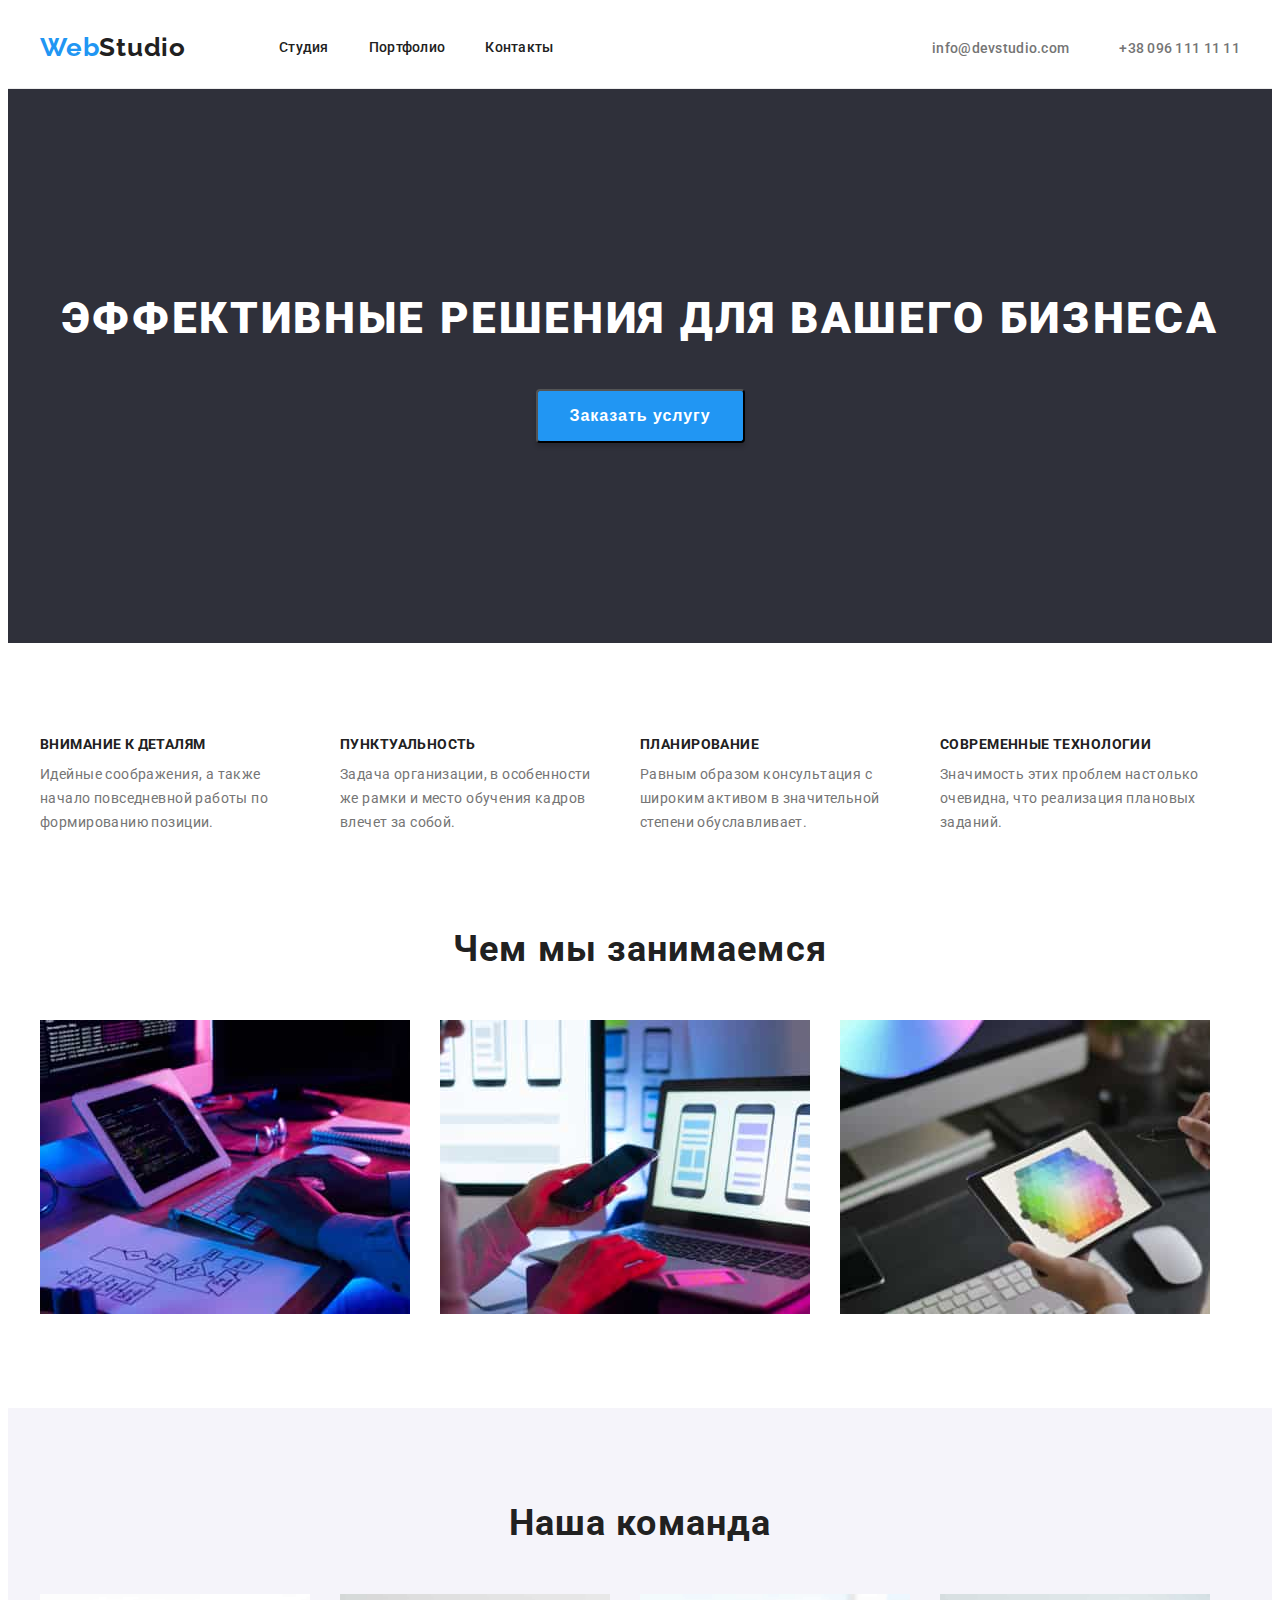
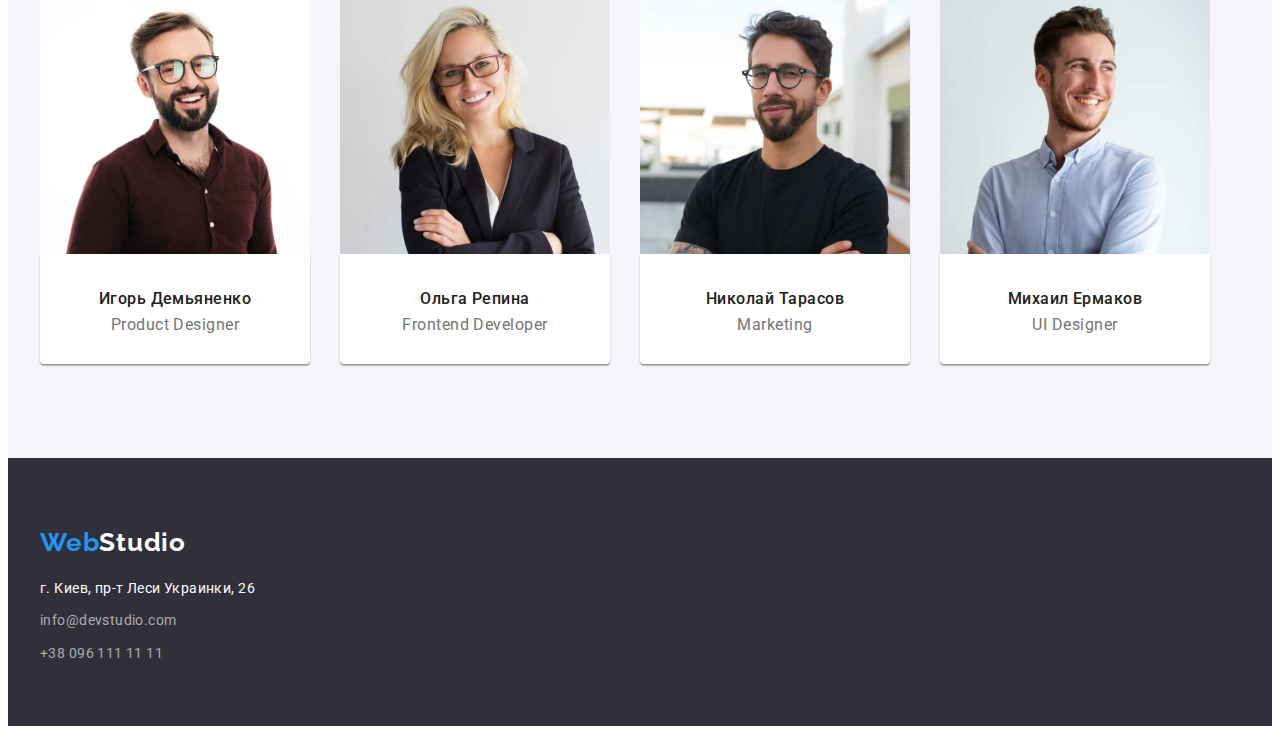
==== commit 405c8705: "новые правки" ====
--- a/index.html
+++ b/index.html
@@ -35,7 +35,7 @@
     </div>
 </section>
 <!-- особенности -->
-     <section class="section"> 
+     <section class="section container-features"> 
          <div class="container">        
             <h2 class="section-title visually-hidden">Особенности</h2>
                 <ul class="feature-list list">
--- a/css/styles.css
+++ b/css/styles.css
@@ -95,8 +95,8 @@
 
 .header-list .header-link {
   display: block;
-  padding-top: 21px;
-  padding-bottom: 21px;
+  padding-top: 32px;
+  padding-bottom: 32px;
   
   font-weight: 500;
   font-size: 14px;
@@ -167,6 +167,8 @@
   background-color: #2f303a;  
   text-align: center;
   flex-grow: 1;  
+  padding-top: 200px;
+  padding-bottom: 200px;
 }
 
 .hero-title {
@@ -197,6 +199,12 @@
   background: #2196f3;
   border-radius: 4px;
   padding: 10px 32px;
+}
+
+.btn-fltr {
+  background: #2196f3;
+  border-radius: 4px;
+  padding: 6px 22px;
 }
 
 /* особенности */
@@ -211,6 +219,10 @@
   clip: rect(0 0 0 0);
 }
 
+.container-features {
+  padding-bottom: 0;
+}
+
 .features {
   font-weight: bold;
   font-size: 14px;
@@ -242,7 +254,6 @@
   line-height: 1.71;
   letter-spacing: 0.03em;
   color: var(--main-text-color);
-  text-align: justify;
 }
 
 
@@ -340,11 +351,6 @@
 
 
 .contacts {
-  display: block;
-  width: 1600px;
-  height: 252px;
-  left: 0px;
-  top: 2097px;
   background: #2f303a;
   padding-top: 60px;
   padding-bottom: 60px;
@@ -456,5 +462,5 @@
   margin-right: 0;
 }
 .example-item:nth-last-child(-n + 3) {
-  margin-bottom: -30px ;
+  margin-bottom: 0;
 }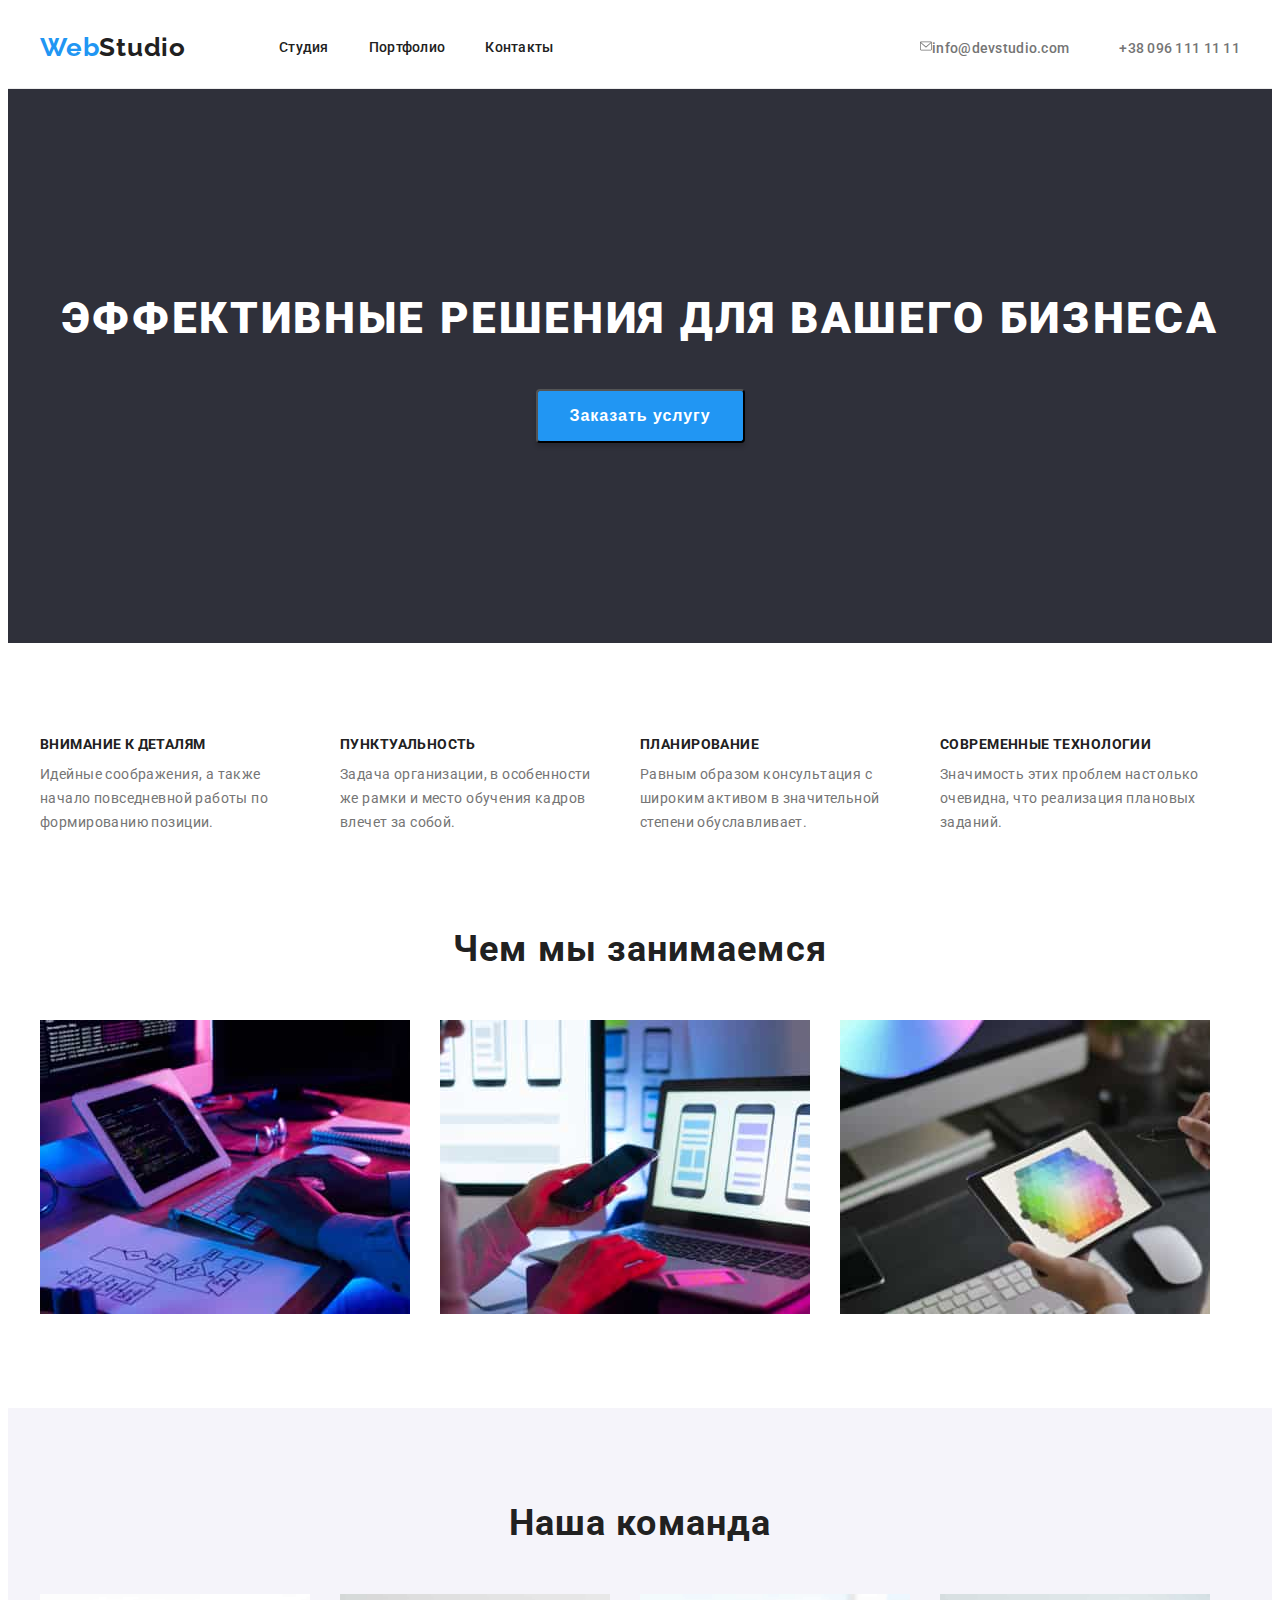
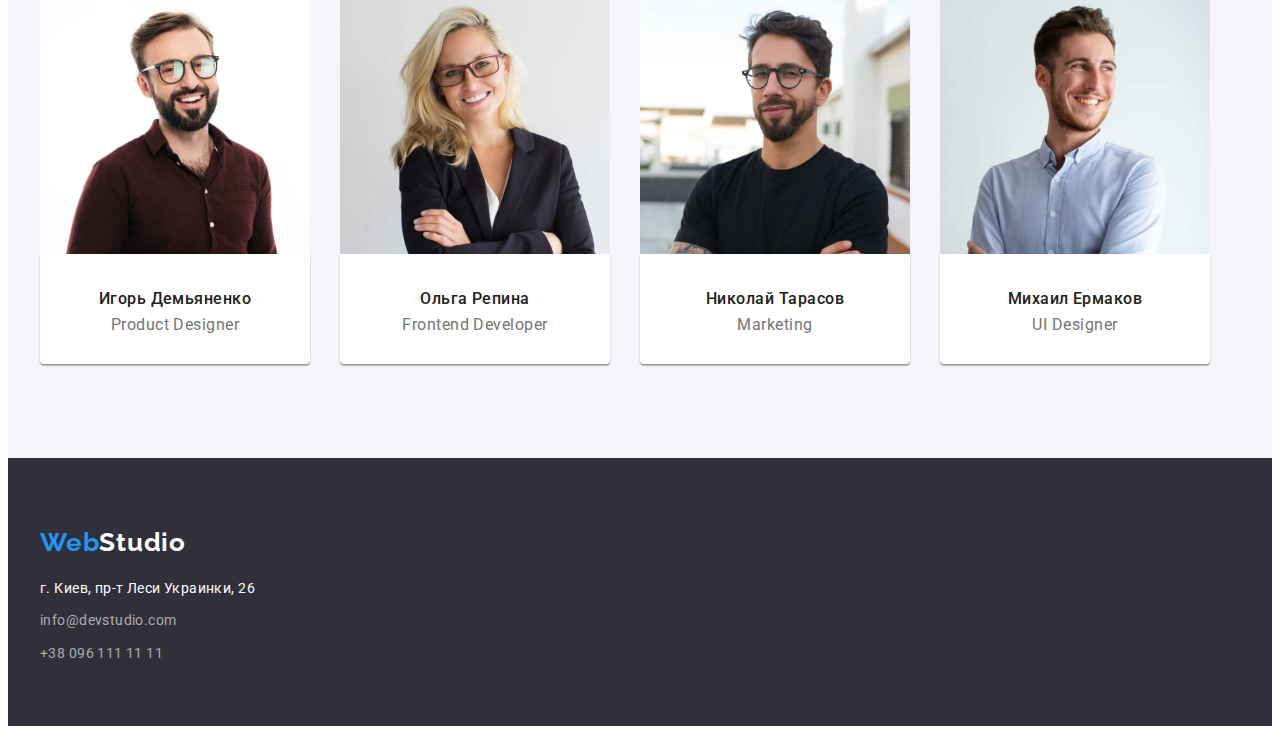
==== commit 2092b8cc: "пробую" ====
--- a/index.html
+++ b/index.html
@@ -21,8 +21,13 @@
                     <li class="header-item"><a href="" class="header-link link">Контакты</a></li>
                 </ul>
                 <ul class="header-contacts list">
-                    <li class="header-item"><a href="mailto:info@devstudio.com" class="contacts-link link">info@devstudio.com</a></li>
-                    <li class="header-item"><a href="tel:+380961111111" class="contacts-link link">+38 096 111 11 11</a></li>
+                    <svg class="mail-logo">
+                        <use href="./svgimg/sprite.svg#icon-envelope"></use>
+                    </svg>
+                    <li class="header-item">
+                        <a href="mailto:info@devstudio.com"  class="contacts-link link">info@devstudio.com</a></li>
+                    <li class="header-item">
+                        <a href="tel:+380961111111" class="contacts-link link">+38 096 111 11 11</a></li>
                 </ul>
         </nav>
     </div>
--- a/css/styles.css
+++ b/css/styles.css
@@ -12,7 +12,13 @@
 
 /* утилиты */
 
-p, h1, h2, h3, h4, h5, h6 {
+p,
+h1,
+h2,
+h3,
+h4,
+h5,
+h6 {
   margin-top: 0;
   margin-bottom: 0;
 }
@@ -39,7 +45,7 @@
   padding-bottom: 94px;
 }
 .section:last-child {
-  background-color: #F5F4FA;
+  background-color: #f5f4fa;
 }
 
 .container {
@@ -49,7 +55,6 @@
   margin: auto;
 }
 
-
 img {
   display: block;
 }
@@ -57,7 +62,7 @@
 /* header */
 
 .header {
-  border-bottom: 1px solid #ECECEC;
+  border-bottom: 1px solid #ececec;
 }
 
 .header-logo {
@@ -70,13 +75,13 @@
   color: var(--title-text-color);
   text-decoration: none;
   margin: 0;
-padding: 0;
+  padding: 0;
 }
 
 .header-list {
   display: flex;
   margin-left: 93px;
-  } 
+}
 
 .header-list .header-item {
   margin-right: 40px;
@@ -86,8 +91,6 @@
   display: flex;
   align-items: center;
 }
-
-
 
 .header-list .header-item:last-child {
   margin-right: 0px;
@@ -97,7 +100,7 @@
   display: block;
   padding-top: 32px;
   padding-bottom: 32px;
-  
+
   font-weight: 500;
   font-size: 14px;
   line-height: 1.14;
@@ -115,8 +118,6 @@
   color: var(--accent-color);
   text-decoration: none;
 }
-
-
 
 .link {
   text-decoration: none;
@@ -136,6 +137,12 @@
 
 /* контакты */
 
+.mail-logo {
+  width: 12px;
+  height: 16px;
+  align-items: center;
+}
+
 .header-contacts {
   display: flex;
   margin-left: auto;
@@ -146,9 +153,8 @@
 }
 
 .header-contacts .header-item {
-display: block;
-}
-
+  display: block;
+}
 
 .contacts-link {
   font-weight: 500;
@@ -164,9 +170,9 @@
 
 /* hero */
 .hero {
-  background-color: #2f303a;  
-  text-align: center;
-  flex-grow: 1;  
+  background-color: #2f303a;
+  text-align: center;
+  flex-grow: 1;
   padding-top: 200px;
   padding-bottom: 200px;
 }
@@ -192,7 +198,6 @@
   line-height: 1.87;
   text-align: center;
   letter-spacing: 0.06em;
-
 }
 
 .btn {
@@ -236,7 +241,7 @@
 
 .feature-list {
   display: flex;
-  flex-wrap:wrap;
+  flex-wrap: wrap;
 }
 
 .feature-list .item {
@@ -256,9 +261,6 @@
   color: var(--main-text-color);
 }
 
-
-
-
 /* чем мы занимаемся */
 
 .duty-list {
@@ -270,34 +272,33 @@
   margin-bottom: 50px;
   text-align: center;
   font-family: Roboto;
-font-style: normal;
-font-weight: bold;
-font-size: 36px;
-line-height: 42px;
-letter-spacing: 0.03em;
+  font-style: normal;
+  font-weight: bold;
+  font-size: 36px;
+  line-height: 42px;
+  letter-spacing: 0.03em;
 }
 
 .duty-list .item {
-  display: block;  
+  display: block;
   flex-direction: row;
 }
 .duty-list .item:not(:last-child) {
   margin-right: 30px;
 }
-
 
 /* наша команда */
 .team {
   padding: 30px;
   background-color: #ffffff;
-  box-shadow: 0px 1px 3px rgba(0, 0, 0, 0.12), 0px 1px 1px rgba(0, 0, 0, 0.14), 0px 2px 1px rgba(0, 0, 0, 0.2);
-border-radius: 0px 0px 4px 4px;
+  box-shadow: 0px 1px 3px rgba(0, 0, 0, 0.12), 0px 1px 1px rgba(0, 0, 0, 0.14),
+    0px 2px 1px rgba(0, 0, 0, 0.2);
+  border-radius: 0px 0px 4px 4px;
 }
 
 .section-grey {
-  background-color: #F5F4FA;
-}
-
+  background-color: #f5f4fa;
+}
 
 .team-title {
   font-weight: 500;
@@ -322,14 +323,12 @@
   flex-wrap: wrap;
 }
 .team-list .link {
-  display: block;  
+  display: block;
   flex-direction: row;
-  
 }
 .team-list .link:not(:last-child) {
   margin-right: 30px;
 }
-
 
 /* футер */
 footer {
@@ -346,20 +345,18 @@
   color: #ffffff;
   text-decoration: none;
   margin: 0;
-padding: 0;
-}
-
+  padding: 0;
+}
 
 .contacts {
   background: #2f303a;
   padding-top: 60px;
   padding-bottom: 60px;
- 
 }
 
 .contacts-list .item:not(:last-child) {
-margin-bottom: 9px;
-padding: 0px;
+  margin-bottom: 9px;
+  padding: 0px;
 }
 
 .container .contacts-list {
@@ -385,10 +382,9 @@
 
 /* ПОРТФОЛИО */
 
-
 /* фильтры */
 .filtr-list {
-  display:flex; 
+  display: flex;
   align-items: center;
   justify-content: center;
   margin-bottom: 50px;
@@ -397,7 +393,6 @@
 .filtr-list .filtr-item:not(:last-child) {
   margin-right: 8px;
 }
-
 
 .filtr-button {
   background: #f5f4fa;
@@ -423,8 +418,6 @@
   letter-spacing: 0.03em;
 }
 
-
-
 /* примеры */
 .example {
   padding: 20px 24px;
@@ -456,11 +449,11 @@
   width: 370px;
   margin-right: 30px;
   margin-bottom: 30px;
-  border: 1px solid #E5E5E5;
+  border: 1px solid #e5e5e5;
 }
 .example-item:nth-child(3n) {
   margin-right: 0;
 }
 .example-item:nth-last-child(-n + 3) {
   margin-bottom: 0;
-}+}
